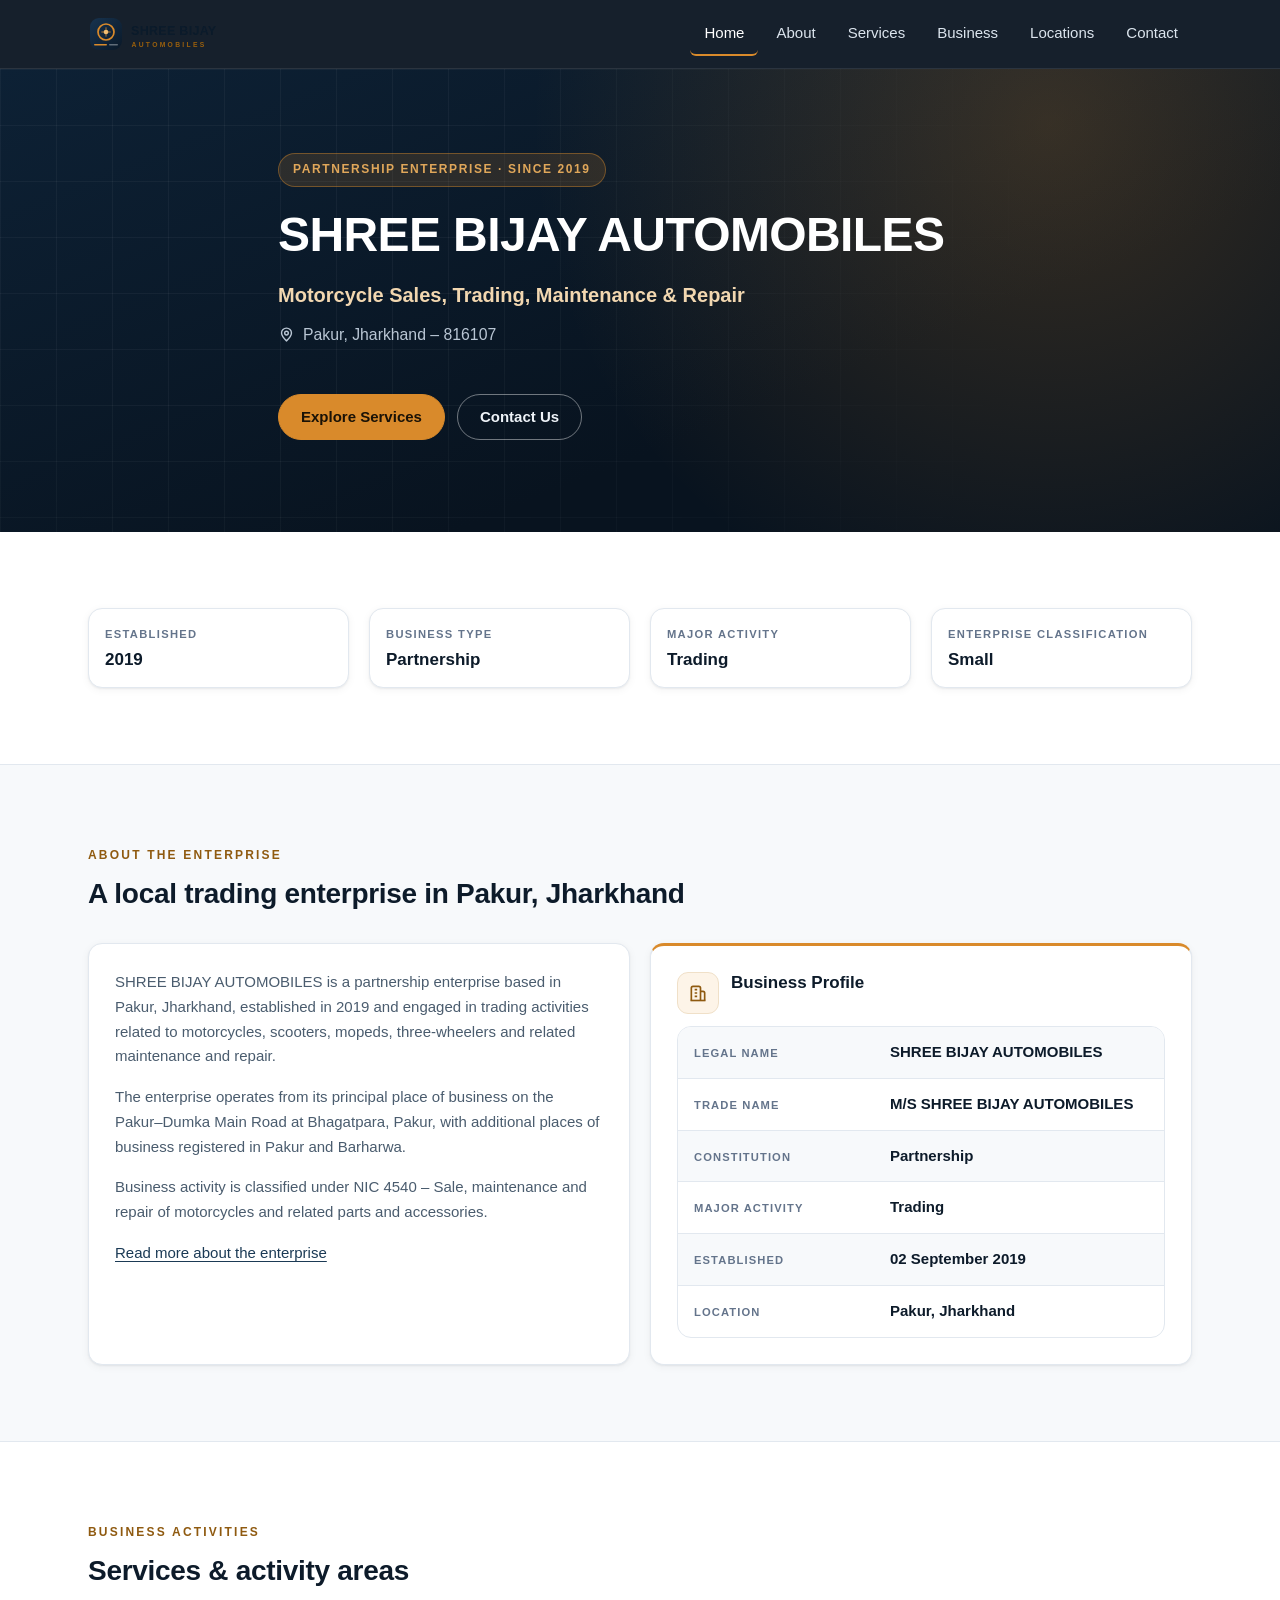
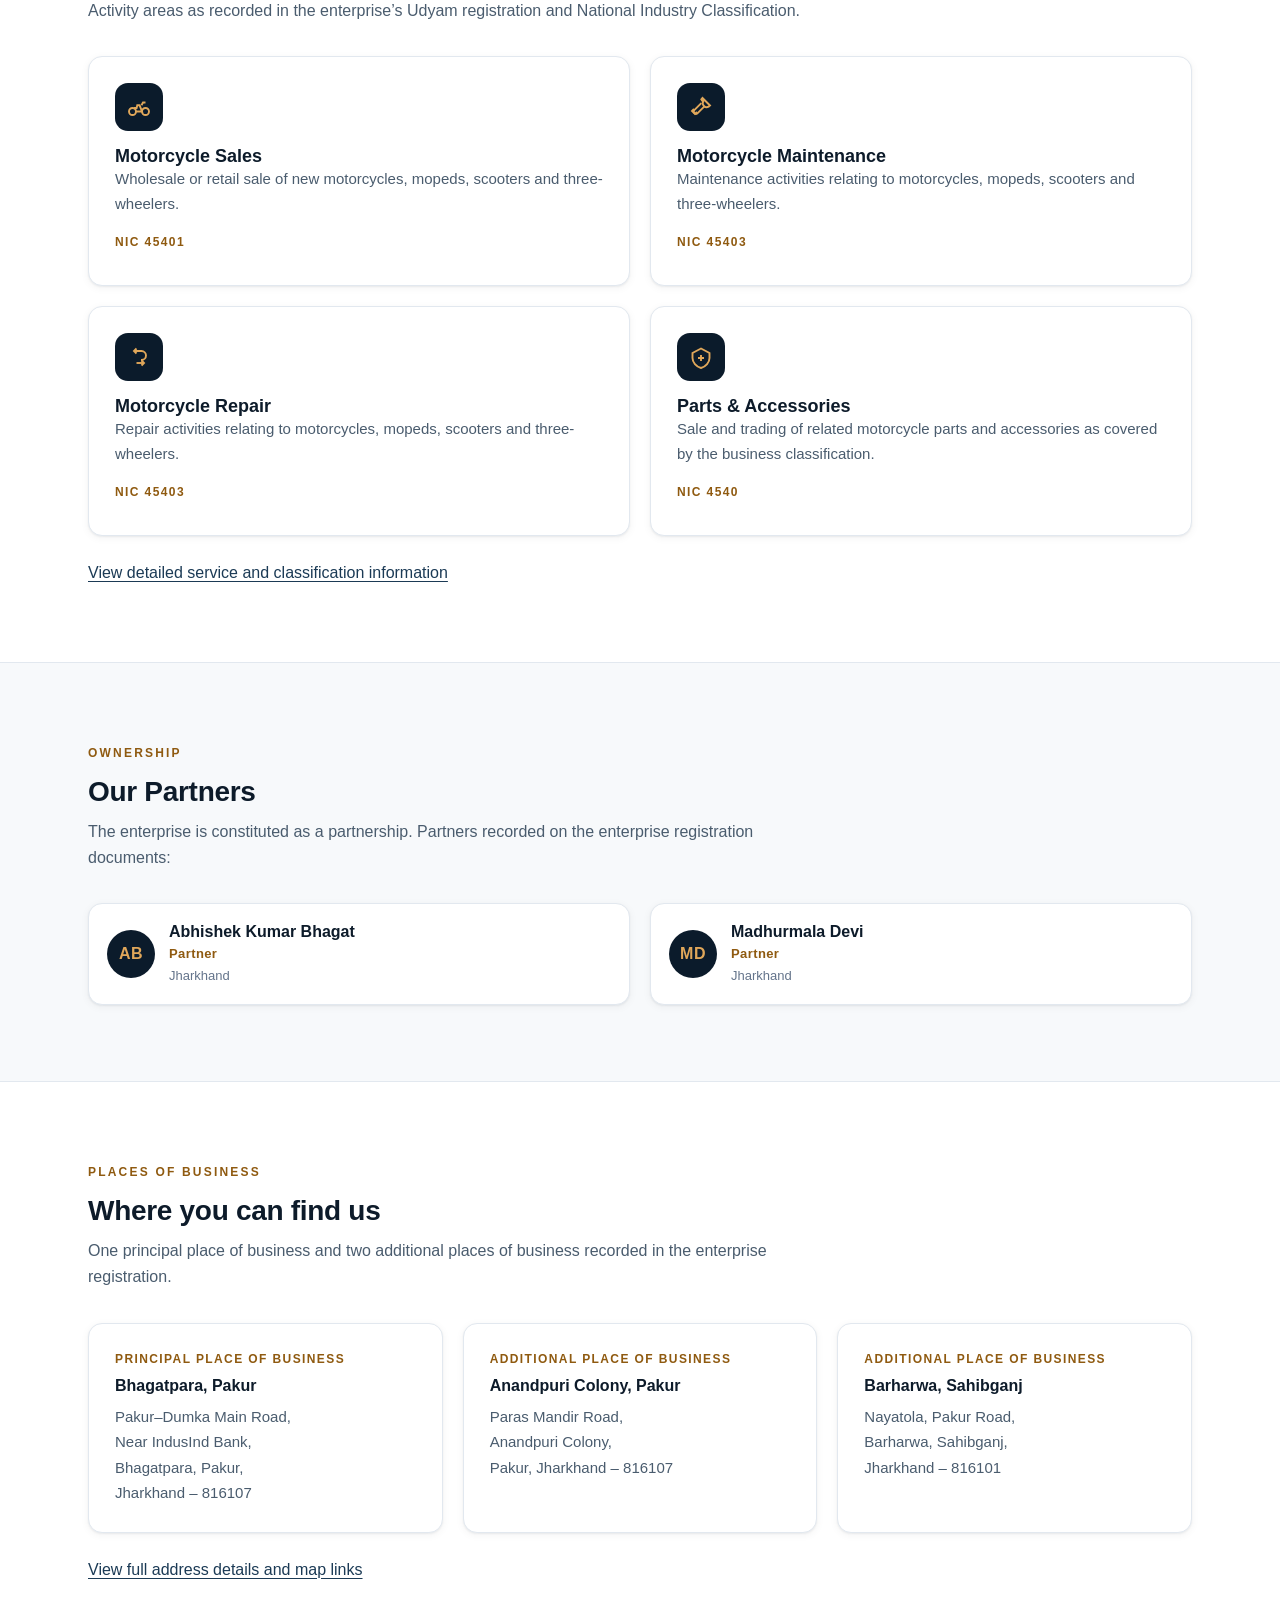
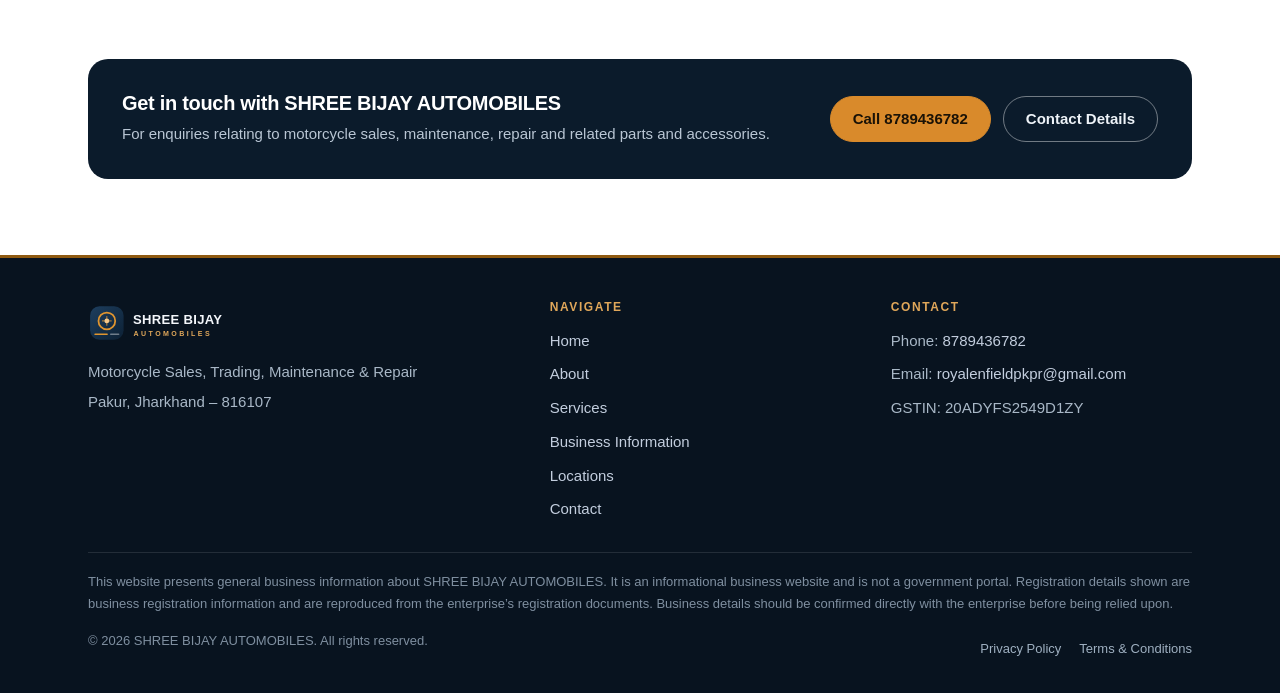
==== index.html @ 26d8395b "Add complete static website for SHREE BIJAY AUTOMOBILES Builds a lightweight, dependency-free static" ====
<!DOCTYPE html>
<html lang="en">
<head>
<meta charset="utf-8">
<meta name="viewport" content="width=device-width, initial-scale=1">
<title>SHREE BIJAY AUTOMOBILES | Motorcycle Sales, Service &amp; Trading | Pakur</title>
<meta name="description" content="SHREE BIJAY AUTOMOBILES is a partnership enterprise based in Pakur, Jharkhand, engaged in motorcycle trading, sales, maintenance and repair activities.">
<meta name="author" content="SHREE BIJAY AUTOMOBILES">
<meta name="theme-color" content="#08131f">
<link rel="canonical" href="index.html">
<link rel="icon" type="image/svg+xml" href="assets/favicon.svg">
<link rel="apple-touch-icon" href="assets/favicon.svg">
<link rel="stylesheet" href="css/style.css">
<script>document.documentElement.className += " js";</script>

<meta property="og:type" content="website">
<meta property="og:site_name" content="SHREE BIJAY AUTOMOBILES">
<meta property="og:title" content="SHREE BIJAY AUTOMOBILES | Motorcycle Sales, Service &amp; Trading | Pakur">
<meta property="og:description" content="A partnership enterprise based in Pakur, Jharkhand, engaged in motorcycle trading, sales, maintenance and repair activities.">
<meta property="og:image" content="assets/logo.svg">
<meta property="og:locale" content="en_IN">
<meta name="twitter:card" content="summary">
<meta name="twitter:title" content="SHREE BIJAY AUTOMOBILES | Pakur, Jharkhand">
<meta name="twitter:description" content="Motorcycle sales, trading, maintenance and repair. Principal place of business: Bhagatpara, Pakur, Jharkhand.">
</head>
<body>
<a class="skip-link" href="#main">Skip to main content</a>

<header class="site-header">
  <div class="container header-inner">
    <a class="brand" href="index.html" aria-label="SHREE BIJAY AUTOMOBILES — Home">
      <img class="brand__logo" src="assets/logo.svg" width="470" height="88" alt="SHREE BIJAY AUTOMOBILES logo">
    </a>
    <button class="nav-toggle" type="button" aria-expanded="false" aria-controls="site-nav">
      <span class="visually-hidden nav-toggle__label">Open menu</span>
      <span class="nav-toggle__bar" aria-hidden="true"></span>
      <span class="nav-toggle__bar" aria-hidden="true"></span>
      <span class="nav-toggle__bar" aria-hidden="true"></span>
    </button>
    <nav class="site-nav" id="site-nav" aria-label="Main navigation">
      <ul>
        <li><a href="index.html">Home</a></li>
        <li><a href="about.html">About</a></li>
        <li><a href="services.html">Services</a></li>
        <li><a href="business.html">Business</a></li>
        <li><a href="locations.html">Locations</a></li>
        <li><a href="contact.html">Contact</a></li>
      </ul>
    </nav>
  </div>
</header>

<main id="main">

  <!-- ================= HERO ================= -->
  <section class="hero">
    <div class="container hero__inner">
      <span class="hero__badge">Partnership Enterprise &middot; Since 2019</span>
      <h1>SHREE BIJAY AUTOMOBILES</h1>
      <p class="hero__tagline">Motorcycle Sales, Trading, Maintenance &amp; Repair</p>
      <p class="hero__location">
        <svg width="17" height="17" viewBox="0 0 24 24" fill="none" stroke="currentColor" stroke-width="2" aria-hidden="true"><path d="M12 21s-7-6.4-7-11a7 7 0 1 1 14 0c0 4.6-7 11-7 11Z"/><circle cx="12" cy="10" r="2.6"/></svg>
        Pakur, Jharkhand &ndash; 816107
      </p>
      <div class="btn-row hero__actions">
        <a class="btn btn--primary" href="services.html">Explore Services</a>
        <a class="btn btn--ghost" href="contact.html">Contact Us</a>
      </div>
    </div>
  </section>

  <!-- ================= QUICK FACTS ================= -->
  <section class="section" aria-labelledby="facts-title">
    <div class="container">
      <h2 class="visually-hidden" id="facts-title">Quick business facts</h2>
      <div class="grid grid--4">
        <div class="fact">
          <span class="fact__label">Established</span>
          <span class="fact__value">2019</span>
        </div>
        <div class="fact">
          <span class="fact__label">Business Type</span>
          <span class="fact__value">Partnership</span>
        </div>
        <div class="fact">
          <span class="fact__label">Major Activity</span>
          <span class="fact__value">Trading</span>
        </div>
        <div class="fact">
          <span class="fact__label">Enterprise Classification</span>
          <span class="fact__value">Small</span>
        </div>
      </div>
    </div>
  </section>

  <!-- ================= ABOUT ================= -->
  <section class="section section--alt" aria-labelledby="about-title">
    <div class="container">
      <div class="section__head">
        <span class="section__eyebrow">About the Enterprise</span>
        <h2 id="about-title">A local trading enterprise in Pakur, Jharkhand</h2>
      </div>

      <div class="grid grid--2">
        <div class="card">
          <p class="lead">SHREE BIJAY AUTOMOBILES is a partnership enterprise based in Pakur, Jharkhand, established in 2019 and engaged in trading activities related to motorcycles, scooters, mopeds, three-wheelers and related maintenance and repair.</p>
          <p>The enterprise operates from its principal place of business on the Pakur&ndash;Dumka Main Road at Bhagatpara, Pakur, with additional places of business registered in Pakur and Barharwa.</p>
          <p class="text-muted">Business activity is classified under NIC 4540 &ndash; Sale, maintenance and repair of motorcycles and related parts and accessories.</p>
          <p><a href="about.html">Read more about the enterprise</a></p>
        </div>

        <div class="card card--accent">
          <div class="card__title">
            <span class="card__icon" aria-hidden="true">
              <svg width="20" height="20" viewBox="0 0 24 24" fill="none" stroke="currentColor" stroke-width="2"><path d="M4 21V6a2 2 0 0 1 2-2h7a2 2 0 0 1 2 2v15"/><path d="M15 10h3a2 2 0 0 1 2 2v9"/><path d="M3 21h18"/><path d="M8 8h3M8 12h3M8 16h3"/></svg>
            </span>
            <h3>Business Profile</h3>
          </div>
          <dl class="data-list">
            <div><dt>Legal Name</dt><dd>SHREE BIJAY AUTOMOBILES</dd></div>
            <div><dt>Trade Name</dt><dd>M/S SHREE BIJAY AUTOMOBILES</dd></div>
            <div><dt>Constitution</dt><dd>Partnership</dd></div>
            <div><dt>Major Activity</dt><dd>Trading</dd></div>
            <div><dt>Established</dt><dd>02 September 2019</dd></div>
            <div><dt>Location</dt><dd>Pakur, Jharkhand</dd></div>
          </dl>
        </div>
      </div>
    </div>
  </section>

  <!-- ================= SERVICES ================= -->
  <section class="section" aria-labelledby="services-title">
    <div class="container">
      <div class="section__head">
        <span class="section__eyebrow">Business Activities</span>
        <h2 id="services-title">Services &amp; activity areas</h2>
        <p>Activity areas as recorded in the enterprise&rsquo;s Udyam registration and National Industry Classification.</p>
      </div>

      <div class="grid grid--2">
        <article class="card">
          <span class="icon-card__icon" aria-hidden="true">
            <svg width="24" height="24" viewBox="0 0 24 24" fill="none" stroke="currentColor" stroke-width="1.9"><circle cx="5.5" cy="16.5" r="3.5"/><circle cx="18.5" cy="16.5" r="3.5"/><path d="M9 16.5h6l-2.4-6.2h-2.3L9.6 13H7"/><path d="M14.5 10.3 16 7.5h2.5"/></svg>
          </span>
          <h3>Motorcycle Sales</h3>
          <p>Wholesale or retail sale of new motorcycles, mopeds, scooters and three-wheelers.</p>
          <span class="card__meta" style="margin-top:12px">NIC 45401</span>
        </article>

        <article class="card">
          <span class="icon-card__icon" aria-hidden="true">
            <svg width="24" height="24" viewBox="0 0 24 24" fill="none" stroke="currentColor" stroke-width="1.9"><path d="M14.2 6.3a4 4 0 0 0 5.4 5.4L21 10.5 13.5 3l-1.2 1.4a4 4 0 0 0 1.9 1.9Z"/><path d="m12.3 8.2-7 7a2.2 2.2 0 0 0 3.1 3.1l7-7"/><path d="m5 14-2 2 3 3 2-2"/></svg>
          </span>
          <h3>Motorcycle Maintenance</h3>
          <p>Maintenance activities relating to motorcycles, mopeds, scooters and three-wheelers.</p>
          <span class="card__meta" style="margin-top:12px">NIC 45403</span>
        </article>

        <article class="card">
          <span class="icon-card__icon" aria-hidden="true">
            <svg width="24" height="24" viewBox="0 0 24 24" fill="none" stroke="currentColor" stroke-width="1.9"><path d="M9.5 3.5 7 6l2.5 2.5"/><path d="M7 6h7.5a4.5 4.5 0 0 1 0 9H14"/><path d="M14.5 20.5 17 18l-2.5-2.5"/><path d="M17 18H9.5"/></svg>
          </span>
          <h3>Motorcycle Repair</h3>
          <p>Repair activities relating to motorcycles, mopeds, scooters and three-wheelers.</p>
          <span class="card__meta" style="margin-top:12px">NIC 45403</span>
        </article>

        <article class="card">
          <span class="icon-card__icon" aria-hidden="true">
            <svg width="24" height="24" viewBox="0 0 24 24" fill="none" stroke="currentColor" stroke-width="1.9"><path d="M12 3.5 3.5 8v5c0 4.4 3.6 8.5 8.5 10 4.9-1.5 8.5-5.6 8.5-10V8Z"/><path d="M9 13h6M12 10v6"/></svg>
          </span>
          <h3>Parts &amp; Accessories</h3>
          <p>Sale and trading of related motorcycle parts and accessories as covered by the business classification.</p>
          <span class="card__meta" style="margin-top:12px">NIC 4540</span>
        </article>
      </div>

      <p style="margin-top:24px"><a href="services.html">View detailed service and classification information</a></p>
    </div>
  </section>

  <!-- ================= PARTNERS ================= -->
  <section class="section section--alt" aria-labelledby="partners-title">
    <div class="container">
      <div class="section__head">
        <span class="section__eyebrow">Ownership</span>
        <h2 id="partners-title">Our Partners</h2>
        <p>The enterprise is constituted as a partnership. Partners recorded on the enterprise registration documents:</p>
      </div>

      <div class="grid grid--2">
        <div class="partner">
          <span class="partner__avatar" aria-hidden="true">AB</span>
          <span>
            <span class="partner__name">Abhishek Kumar Bhagat</span>
            <span class="partner__role">Partner</span>
            <span class="partner__state">Jharkhand</span>
          </span>
        </div>
        <div class="partner">
          <span class="partner__avatar" aria-hidden="true">MD</span>
          <span>
            <span class="partner__name">Madhurmala Devi</span>
            <span class="partner__role">Partner</span>
            <span class="partner__state">Jharkhand</span>
          </span>
        </div>
      </div>
    </div>
  </section>

  <!-- ================= LOCATIONS TEASER ================= -->
  <section class="section" aria-labelledby="places-title">
    <div class="container">
      <div class="section__head">
        <span class="section__eyebrow">Places of Business</span>
        <h2 id="places-title">Where you can find us</h2>
        <p>One principal place of business and two additional places of business recorded in the enterprise registration.</p>
      </div>

      <div class="grid grid--3">
        <div class="card">
          <span class="card__meta">Principal Place of Business</span>
          <h3 style="font-size:1rem">Bhagatpara, Pakur</h3>
          <p class="address" style="margin-top:8px">Pakur&ndash;Dumka Main Road,<br>Near IndusInd Bank,<br>Bhagatpara, Pakur,<br>Jharkhand &ndash; 816107</p>
        </div>
        <div class="card">
          <span class="card__meta">Additional Place of Business</span>
          <h3 style="font-size:1rem">Anandpuri Colony, Pakur</h3>
          <p class="address" style="margin-top:8px">Paras Mandir Road,<br>Anandpuri Colony,<br>Pakur, Jharkhand &ndash; 816107</p>
        </div>
        <div class="card">
          <span class="card__meta">Additional Place of Business</span>
          <h3 style="font-size:1rem">Barharwa, Sahibganj</h3>
          <p class="address" style="margin-top:8px">Nayatola, Pakur Road,<br>Barharwa, Sahibganj,<br>Jharkhand &ndash; 816101</p>
        </div>
      </div>

      <p style="margin-top:24px"><a href="locations.html">View full address details and map links</a></p>
    </div>
  </section>

  <!-- ================= CTA ================= -->
  <section class="section" aria-labelledby="cta-title" style="padding-top:0">
    <div class="container">
      <div class="cta-band">
        <div>
          <h2 id="cta-title">Get in touch with SHREE BIJAY AUTOMOBILES</h2>
          <p>For enquiries relating to motorcycle sales, maintenance, repair and related parts and accessories.</p>
        </div>
        <div class="btn-row">
          <a class="btn btn--primary" href="tel:8789436782">Call 8789436782</a>
          <a class="btn btn--ghost" href="contact.html">Contact Details</a>
        </div>
      </div>
    </div>
  </section>

</main>

<footer class="site-footer">
  <div class="container">
    <div class="footer-grid">
      <div class="footer-brand">
        <img class="footer-brand__logo" src="assets/logo-light.svg" width="470" height="88" alt="SHREE BIJAY AUTOMOBILES logo">
        <p>Motorcycle Sales, Trading, Maintenance &amp; Repair</p>
        <p>Pakur, Jharkhand &ndash; 816107</p>
      </div>

      <nav class="footer-nav" aria-label="Footer navigation">
        <h2>Navigate</h2>
        <ul>
          <li><a href="index.html">Home</a></li>
          <li><a href="about.html">About</a></li>
          <li><a href="services.html">Services</a></li>
          <li><a href="business.html">Business Information</a></li>
          <li><a href="locations.html">Locations</a></li>
          <li><a href="contact.html">Contact</a></li>
        </ul>
      </nav>

      <div>
        <h2>Contact</h2>
        <ul class="footer-contact">
          <li><span>Phone: </span><a href="tel:8789436782">8789436782</a></li>
          <li><span>Email: </span><a href="mailto:royalenfieldpkpr@gmail.com">royalenfieldpkpr@gmail.com</a></li>
          <li><span>GSTIN: </span>20ADYFS2549D1ZY</li>
        </ul>
      </div>
    </div>

    <p class="footer-disclaimer">
      This website presents general business information about SHREE BIJAY AUTOMOBILES. It is an informational business
      website and is not a government portal. Registration details shown are business registration information and are
      reproduced from the enterprise&rsquo;s registration documents. Business details should be confirmed directly with the
      enterprise before being relied upon.
    </p>

    <div class="footer-bottom">
      <p>&copy; 2026 SHREE BIJAY AUTOMOBILES. All rights reserved.</p>
      <div class="footer-legal">
        <a href="privacy.html">Privacy Policy</a>
        <a href="terms.html">Terms &amp; Conditions</a>
      </div>
    </div>
  </div>
</footer>

<button class="to-top" type="button" aria-label="Back to top">
  <svg width="18" height="18" viewBox="0 0 24 24" fill="none" stroke="currentColor" stroke-width="2.2" aria-hidden="true"><path d="m5 14 7-7 7 7"/></svg>
</button>

<script src="js/script.js" defer></script>
</body>
</html>
---- css/style.css ----
/* ==========================================================================
   SHREE BIJAY AUTOMOBILES — Global stylesheet
   Lightweight, dependency-free, mobile-first.
   ========================================================================== */

/* --------------------------------------------------------------------------
   1. Design tokens
   -------------------------------------------------------------------------- */
:root {
  --navy-900: #08131f;
  --navy-800: #0b1b2b;
  --navy-700: #12293f;
  --navy-600: #1b3a55;

  --steel-100: #f2f5f8;
  --steel-200: #e4e9ef;
  --steel-300: #cbd4de;
  --steel-400: #9ba8b6;
  --steel-500: #64748b;

  /* accent-600 is the text-safe amber (>=4.5:1 on white, alt and accent-100 surfaces);
     accent-500/400 are reserved for fills, borders and icons, never small text. */
  --accent-600: #8f5a10;
  --accent-500: #d98a2b;
  --accent-400: #e0a75a;
  --accent-100: #fdf4e8;

  --page: #ffffff;
  --surface: #ffffff;
  --surface-alt: #f7f9fb;
  --header-bg: rgba(8, 19, 31, 0.94);

  --ink-900: #0d1b2a;
  --ink-700: #33475b;
  --ink-600: #4a5c6e;
  --ink-500: #64748b;

  --line: #e2e8ef;
  --line-strong: #cbd4de;

  --font: "Segoe UI", Roboto, "Helvetica Neue", Arial, system-ui, -apple-system, sans-serif;
  --font-mono: "SFMono-Regular", Consolas, "Liberation Mono", Menlo, monospace;

  --radius-sm: 8px;
  --radius: 14px;
  --radius-lg: 20px;

  --shadow-sm: 0 1px 2px rgba(13, 27, 42, 0.06), 0 2px 8px rgba(13, 27, 42, 0.05);
  --shadow: 0 4px 14px rgba(13, 27, 42, 0.07);
  --shadow-lg: 0 16px 40px rgba(13, 27, 42, 0.12);

  --container: 1160px;
  --gutter: 20px;
  --header-h: 68px;
}

/* --------------------------------------------------------------------------
   2. Reset & base
   -------------------------------------------------------------------------- */
*,
*::before,
*::after {
  box-sizing: border-box;
}

html {
  -webkit-text-size-adjust: 100%;
  scroll-behavior: smooth;
}

@media (prefers-reduced-motion: reduce) {
  html {
    scroll-behavior: auto;
  }
  *,
  *::before,
  *::after {
    animation-duration: 0.001ms !important;
    transition-duration: 0.001ms !important;
  }
}

body {
  margin: 0;
  padding: 0;
  font-family: var(--font);
  font-size: 1rem;
  line-height: 1.65;
  color: var(--ink-700);
  background: var(--page);
  overflow-x: hidden;
  min-height: 100vh;
  display: flex;
  flex-direction: column;
}

main {
  flex: 1 0 auto;
}

img,
svg {
  max-width: 100%;
}

img {
  height: auto;
}

h1,
h2,
h3,
h4 {
  margin: 0;
  color: var(--ink-900);
  line-height: 1.25;
  font-weight: 700;
  overflow-wrap: anywhere;
}

h1 {
  font-size: 1.75rem;
  letter-spacing: -0.4px;
}

h2 {
  font-size: 1.5rem;
  letter-spacing: -0.3px;
}

h3 {
  font-size: 1.125rem;
}

h4 {
  font-size: 1rem;
}

p {
  margin: 0 0 1rem;
}

p:last-child {
  margin-bottom: 0;
}

a {
  color: var(--navy-600);
  text-underline-offset: 3px;
  word-break: break-word;
}

a:hover {
  color: var(--accent-600);
}

ul,
ol {
  margin: 0 0 1rem;
  padding-left: 1.25rem;
}

li + li {
  margin-top: 0.35rem;
}

strong {
  color: var(--ink-900);
  font-weight: 600;
}

hr {
  border: none;
  border-top: 1px solid var(--line);
  margin: 28px 0;
}

/* Visible keyboard focus everywhere */
:focus-visible {
  outline: 3px solid var(--accent-500);
  outline-offset: 2px;
  border-radius: 4px;
}

/* --------------------------------------------------------------------------
   3. Layout helpers
   -------------------------------------------------------------------------- */
.container {
  width: 100%;
  max-width: var(--container);
  margin: 0 auto;
  padding-inline: var(--gutter);
}

.section {
  padding-block: 56px;
}

.section--alt {
  background: var(--surface-alt);
  border-block: 1px solid var(--line);
}

.section__head {
  max-width: 720px;
  margin-bottom: 32px;
}

.section__eyebrow {
  display: inline-block;
  font-size: 0.75rem;
  font-weight: 700;
  letter-spacing: 2.2px;
  text-transform: uppercase;
  color: var(--accent-600);
  margin-bottom: 10px;
}

.section__head p {
  margin-top: 10px;
  color: var(--ink-600);
}

.lead {
  font-size: 1.0625rem;
  color: var(--ink-700);
}

.text-muted {
  color: var(--ink-500);
  font-size: 0.9375rem;
}

.grid {
  display: grid;
  gap: 20px;
}

.grid--2 {
  grid-template-columns: 1fr;
}

.grid--3 {
  grid-template-columns: 1fr;
}

.grid--4 {
  grid-template-columns: repeat(2, minmax(0, 1fr));
  gap: 14px;
}

/* --------------------------------------------------------------------------
   4. Accessibility utilities
   -------------------------------------------------------------------------- */
.skip-link {
  position: absolute;
  left: 12px;
  top: -80px;
  z-index: 1000;
  background: var(--accent-500);
  color: #10202f;
  font-weight: 700;
  padding: 10px 16px;
  border-radius: var(--radius-sm);
  text-decoration: none;
  transition: top 0.18s ease;
}

.skip-link:focus {
  top: 12px;
  color: #10202f;
}

.visually-hidden {
  position: absolute !important;
  width: 1px;
  height: 1px;
  padding: 0;
  margin: -1px;
  overflow: hidden;
  clip: rect(0, 0, 0, 0);
  white-space: nowrap;
  border: 0;
}

/* --------------------------------------------------------------------------
   5. Header / navigation
   -------------------------------------------------------------------------- */
.site-header {
  position: sticky;
  top: 0;
  z-index: 100;
  background: var(--header-bg);
  -webkit-backdrop-filter: saturate(160%) blur(8px);
  backdrop-filter: saturate(160%) blur(8px);
  border-bottom: 1px solid rgba(255, 255, 255, 0.09);
}

.header-inner {
  display: flex;
  align-items: center;
  justify-content: space-between;
  gap: 16px;
  min-height: var(--header-h);
}

.brand {
  display: inline-flex;
  align-items: center;
  gap: 10px;
  text-decoration: none;
  flex: 0 1 auto;
  min-width: 0;
  padding-block: 8px;
}

.brand__logo {
  display: block;
  height: 40px;
  width: auto;
}

.brand__fallback {
  color: #fff;
  font-weight: 700;
  letter-spacing: 0.4px;
  font-size: 1rem;
  line-height: 1.2;
}

/* Hamburger */
.nav-toggle {
  display: inline-flex;
  flex-direction: column;
  justify-content: center;
  gap: 5px;
  width: 46px;
  height: 42px;
  padding: 0 11px;
  background: rgba(255, 255, 255, 0.08);
  border: 1px solid rgba(255, 255, 255, 0.16);
  border-radius: var(--radius-sm);
  cursor: pointer;
  flex: 0 0 auto;
}

.nav-toggle__bar {
  display: block;
  height: 2px;
  width: 100%;
  background: #eef3f8;
  border-radius: 2px;
  transition: transform 0.22s ease, opacity 0.16s ease;
}

.nav-toggle[aria-expanded="true"] .nav-toggle__bar:nth-child(1) {
  transform: translateY(7px) rotate(45deg);
}

.nav-toggle[aria-expanded="true"] .nav-toggle__bar:nth-child(2) {
  opacity: 0;
}

.nav-toggle[aria-expanded="true"] .nav-toggle__bar:nth-child(3) {
  transform: translateY(-7px) rotate(-45deg);
}

/* Nav panel. Visible by default so navigation still works without JavaScript;
   the `js` class on <html> opts into the collapsible mobile behaviour. */
.site-nav {
  position: absolute;
  left: 0;
  right: 0;
  top: 100%;
  background: var(--navy-900);
  border-bottom: 1px solid rgba(255, 255, 255, 0.1);
  padding: 8px var(--gutter) 18px;
  display: block;
  max-height: calc(100vh - var(--header-h));
  overflow-y: auto;
}

html.js .site-nav {
  display: none;
}

html.js .site-nav.is-open {
  display: block;
}

html:not(.js) .nav-toggle {
  display: none;
}

.site-nav ul {
  list-style: none;
  margin: 0;
  padding: 0;
}

.site-nav li + li {
  margin-top: 2px;
  border-top: 1px solid rgba(255, 255, 255, 0.07);
}

.site-nav a {
  display: block;
  padding: 13px 4px;
  color: #dce5ee;
  text-decoration: none;
  font-weight: 500;
  font-size: 1rem;
  border-left: 3px solid transparent;
  padding-left: 12px;
}

.site-nav a:hover {
  color: #fff;
  background: rgba(255, 255, 255, 0.05);
}

.site-nav a[aria-current="page"] {
  color: #fff;
  border-left-color: var(--accent-500);
  background: rgba(217, 138, 43, 0.12);
}

/* --------------------------------------------------------------------------
   6. Buttons
   -------------------------------------------------------------------------- */
.btn {
  display: inline-flex;
  align-items: center;
  justify-content: center;
  gap: 8px;
  padding: 13px 22px;
  border-radius: 999px;
  font-family: inherit;
  font-size: 0.9375rem;
  font-weight: 600;
  line-height: 1.2;
  text-decoration: none;
  text-align: center;
  border: 1px solid transparent;
  cursor: pointer;
  transition: background-color 0.18s ease, color 0.18s ease, border-color 0.18s ease,
    transform 0.18s ease;
}

.btn:active {
  transform: translateY(1px);
}

.btn--primary {
  background: var(--accent-500);
  color: #1a1206;
  border-color: var(--accent-500);
}

.btn--primary:hover {
  background: var(--accent-400);
  border-color: var(--accent-400);
  color: #1a1206;
}

.btn--dark {
  background: var(--navy-800);
  color: #fff;
  border-color: var(--navy-800);
}

.btn--dark:hover {
  background: var(--navy-600);
  border-color: var(--navy-600);
  color: #fff;
}

.btn--ghost {
  background: transparent;
  color: #eef3f8;
  border-color: rgba(255, 255, 255, 0.42);
}

.btn--ghost:hover {
  background: rgba(255, 255, 255, 0.12);
  color: #fff;
  border-color: rgba(255, 255, 255, 0.7);
}

.btn--outline {
  background: transparent;
  color: var(--navy-700);
  border-color: var(--line-strong);
}

.btn--outline:hover {
  background: var(--navy-700);
  border-color: var(--navy-700);
  color: #fff;
}

.btn--block {
  width: 100%;
}

.btn-row {
  display: flex;
  flex-wrap: wrap;
  gap: 12px;
}

/* --------------------------------------------------------------------------
   7. Hero
   -------------------------------------------------------------------------- */
.hero {
  position: relative;
  background:
    radial-gradient(circle at 82% 12%, rgba(217, 138, 43, 0.22), transparent 46%),
    linear-gradient(158deg, #0d2135 0%, #08131f 66%);
  color: #e9eef4;
  padding-block: 58px 62px;
  overflow: hidden;
}

.hero::after {
  content: "";
  position: absolute;
  inset: 0;
  background-image: linear-gradient(rgba(255, 255, 255, 0.045) 1px, transparent 1px),
    linear-gradient(90deg, rgba(255, 255, 255, 0.045) 1px, transparent 1px);
  background-size: 56px 56px;
  pointer-events: none;
  -webkit-mask-image: radial-gradient(circle at 20% 30%, #000 20%, transparent 78%);
  mask-image: radial-gradient(circle at 20% 30%, #000 20%, transparent 78%);
}

.hero__inner {
  position: relative;
  z-index: 1;
  max-width: 780px;
}

.hero__badge {
  display: inline-flex;
  align-items: center;
  gap: 8px;
  background: rgba(217, 138, 43, 0.16);
  border: 1px solid rgba(217, 138, 43, 0.42);
  color: var(--accent-400);
  font-size: 0.75rem;
  font-weight: 700;
  letter-spacing: 1.6px;
  text-transform: uppercase;
  padding: 6px 14px;
  border-radius: 999px;
  margin-bottom: 18px;
}

.hero h1 {
  color: #fff;
  font-size: 2rem;
  letter-spacing: -0.6px;
  margin-bottom: 14px;
}

.hero__tagline {
  font-size: 1.125rem;
  font-weight: 600;
  color: #f2d7b0;
  margin-bottom: 10px;
}

.hero__location {
  display: inline-flex;
  align-items: center;
  gap: 8px;
  color: #b9c6d4;
  font-size: 0.9875rem;
  margin-bottom: 20px;
}

.hero__location svg {
  flex: 0 0 auto;
}

.hero__actions {
  margin-top: 26px;
}

/* --------------------------------------------------------------------------
   8. Cards & surfaces
   -------------------------------------------------------------------------- */
.card {
  background: var(--surface);
  border: 1px solid var(--line);
  border-radius: var(--radius);
  padding: 22px;
  box-shadow: var(--shadow-sm);
  min-width: 0;
}

.card--flush {
  padding: 0;
  overflow: hidden;
}

.card--accent {
  border-top: 3px solid var(--accent-500);
}

.card__title {
  display: flex;
  align-items: flex-start;
  gap: 12px;
  margin-bottom: 12px;
}

.card__title h3,
.card__title h2 {
  font-size: 1.0625rem;
  margin: 0;
}

.card__icon {
  flex: 0 0 auto;
  width: 42px;
  height: 42px;
  display: grid;
  place-items: center;
  border-radius: 11px;
  background: var(--accent-100);
  color: var(--accent-600);
  border: 1px solid #f0e0c8;
}

.card p {
  color: var(--ink-600);
  font-size: 0.9375rem;
}

.card__meta {
  display: block;
  font-size: 0.75rem;
  font-weight: 700;
  letter-spacing: 1.4px;
  text-transform: uppercase;
  color: var(--accent-600);
  margin-bottom: 6px;
}

/* Icon-only cards (services grid) */
.icon-card__icon {
  width: 48px;
  height: 48px;
  display: grid;
  place-items: center;
  border-radius: 13px;
  background: var(--navy-800);
  color: var(--accent-400);
  margin-bottom: 14px;
}

/* Fact cards */
.fact {
  background: var(--surface);
  border: 1px solid var(--line);
  border-radius: var(--radius);
  padding: 16px;
  box-shadow: var(--shadow-sm);
}

.fact__label {
  display: block;
  font-size: 0.7rem;
  font-weight: 700;
  letter-spacing: 1.3px;
  text-transform: uppercase;
  color: var(--ink-500);
  margin-bottom: 6px;
}

.fact__value {
  display: block;
  font-size: 1.0625rem;
  font-weight: 700;
  color: var(--ink-900);
  line-height: 1.3;
}

/* --------------------------------------------------------------------------
   9. Definition lists (business data)
   -------------------------------------------------------------------------- */
.data-list {
  margin: 0;
  border: 1px solid var(--line);
  border-radius: var(--radius);
  background: var(--surface);
  overflow: hidden;
}

.data-list > div {
  display: grid;
  grid-template-columns: 1fr;
  gap: 2px;
  padding: 13px 16px;
  border-bottom: 1px solid var(--line);
}

.data-list > div:last-child {
  border-bottom: none;
}

.data-list > div:nth-child(odd) {
  background: var(--surface-alt);
}

.data-list dt {
  font-size: 0.7rem;
  font-weight: 700;
  letter-spacing: 1.1px;
  text-transform: uppercase;
  color: var(--ink-500);
  margin: 0;
}

.data-list dd {
  margin: 0;
  font-size: 0.9375rem;
  font-weight: 600;
  color: var(--ink-900);
  overflow-wrap: anywhere;
}

.data-list dd .mono {
  font-family: var(--font-mono);
  font-size: 0.875rem;
  letter-spacing: 0.2px;
}

/* --------------------------------------------------------------------------
   10. NIC classification blocks
   -------------------------------------------------------------------------- */
.nic-grid {
  display: grid;
  gap: 14px;
}

.nic {
  background: var(--surface);
  border: 1px solid var(--line);
  border-left: 4px solid var(--navy-700);
  border-radius: var(--radius-sm);
  padding: 16px;
  box-shadow: var(--shadow-sm);
}

.nic__code {
  display: inline-block;
  font-family: var(--font-mono);
  font-size: 1.0625rem;
  font-weight: 700;
  color: var(--navy-700);
  background: var(--steel-100);
  border: 1px solid var(--line);
  border-radius: var(--radius-sm);
  padding: 2px 10px;
  margin-bottom: 8px;
}

.nic__level {
  display: block;
  font-size: 0.7rem;
  font-weight: 700;
  letter-spacing: 1.2px;
  text-transform: uppercase;
  color: var(--accent-600);
  margin-bottom: 10px;
}

.nic p {
  margin: 0;
  font-size: 0.9375rem;
  color: var(--ink-700);
}

.nic--activity {
  border-left-color: var(--accent-500);
  background: var(--accent-100);
}

/* --------------------------------------------------------------------------
   11. Tags
   -------------------------------------------------------------------------- */
.tags {
  display: flex;
  flex-wrap: wrap;
  gap: 8px;
  list-style: none;
  margin: 0;
  padding: 0;
}

.tags li {
  margin: 0;
}

.tag {
  display: inline-block;
  background: var(--steel-100);
  border: 1px solid var(--line-strong);
  color: var(--navy-700);
  font-size: 0.8125rem;
  font-weight: 600;
  padding: 6px 13px;
  border-radius: 999px;
}

.tag--accent {
  background: var(--accent-100);
  border-color: #eccfa4;
  color: var(--accent-600);
}

/* --------------------------------------------------------------------------
   12. Address blocks
   -------------------------------------------------------------------------- */
.address {
  font-style: normal;
  font-size: 0.9375rem;
  line-height: 1.7;
  color: var(--ink-700);
}

.address strong {
  display: block;
  color: var(--ink-900);
  margin-bottom: 4px;
}

/* --------------------------------------------------------------------------
   13. Contact rows
   -------------------------------------------------------------------------- */
.contact-list {
  list-style: none;
  margin: 0;
  padding: 0;
  display: grid;
  gap: 12px;
}

.contact-list li {
  margin: 0;
}

.contact-item {
  display: flex;
  align-items: center;
  gap: 14px;
  padding: 13px 14px;
  border: 1px solid var(--line);
  border-radius: var(--radius);
  background: var(--surface);
  text-decoration: none;
  color: var(--ink-900);
  transition: border-color 0.18s ease, background-color 0.18s ease;
  min-width: 0;
}

.contact-item:hover {
  border-color: var(--accent-500);
  background: var(--accent-100);
  color: var(--ink-900);
}

.contact-item__icon {
  flex: 0 0 auto;
  width: 40px;
  height: 40px;
  display: grid;
  place-items: center;
  border-radius: 50%;
  background: var(--navy-800);
  color: var(--accent-400);
}

.contact-item__body {
  min-width: 0;
}

.contact-item__label {
  display: block;
  font-size: 0.7rem;
  font-weight: 700;
  letter-spacing: 1.2px;
  text-transform: uppercase;
  color: var(--ink-500);
}

.contact-item__value {
  display: block;
  font-size: 1rem;
  font-weight: 600;
  overflow-wrap: anywhere;
}

/* --------------------------------------------------------------------------
   14. Partners
   -------------------------------------------------------------------------- */
.partner {
  display: flex;
  align-items: center;
  gap: 14px;
  background: var(--surface);
  border: 1px solid var(--line);
  border-radius: var(--radius);
  padding: 18px;
  box-shadow: var(--shadow-sm);
}

.partner__avatar {
  flex: 0 0 auto;
  width: 48px;
  height: 48px;
  display: grid;
  place-items: center;
  border-radius: 50%;
  background: var(--navy-800);
  color: var(--accent-400);
  font-weight: 700;
  font-size: 1rem;
  letter-spacing: 0.5px;
}

.partner__name {
  display: block;
  font-size: 1rem;
  font-weight: 700;
  color: var(--ink-900);
  line-height: 1.3;
}

.partner__role {
  display: block;
  font-size: 0.8125rem;
  font-weight: 600;
  color: var(--accent-600);
  letter-spacing: 0.4px;
}

.partner__state {
  display: block;
  font-size: 0.8125rem;
  color: var(--ink-500);
}

/* --------------------------------------------------------------------------
   15. Notice / callout
   -------------------------------------------------------------------------- */
.notice {
  display: flex;
  gap: 12px;
  align-items: flex-start;
  background: var(--steel-100);
  border: 1px solid var(--line-strong);
  border-left: 4px solid var(--accent-500);
  border-radius: var(--radius-sm);
  padding: 14px 16px;
  font-size: 0.875rem;
  color: var(--ink-700);
}

.notice svg {
  flex: 0 0 auto;
  margin-top: 2px;
  color: var(--accent-600);
}

.notice p {
  margin: 0;
}

/* --------------------------------------------------------------------------
   16. Page header (inner pages)
   -------------------------------------------------------------------------- */
.page-head {
  background:
    radial-gradient(circle at 88% 0%, rgba(217, 138, 43, 0.18), transparent 52%),
    linear-gradient(158deg, #0d2135 0%, #08131f 78%);
  color: #e9eef4;
  padding-block: 40px 44px;
}

.page-head h1 {
  color: #fff;
  font-size: 1.625rem;
  margin-bottom: 10px;
}

.page-head p {
  color: #b9c6d4;
  max-width: 720px;
  margin: 0;
}

.breadcrumb {
  list-style: none;
  display: flex;
  flex-wrap: wrap;
  gap: 8px;
  margin: 0 0 14px;
  padding: 0;
  font-size: 0.8125rem;
  color: #93a3b4;
}

.breadcrumb li {
  margin: 0;
}

.breadcrumb li + li::before {
  content: "/";
  margin-right: 8px;
  color: #5a6a7a;
}

.breadcrumb a {
  color: #c3cede;
  text-decoration: none;
}

.breadcrumb a:hover {
  color: #fff;
  text-decoration: underline;
}

/* --------------------------------------------------------------------------
   17. CTA band
   -------------------------------------------------------------------------- */
.cta-band {
  background: var(--navy-800);
  color: #e9eef4;
  border-radius: var(--radius-lg);
  padding: 28px 24px;
  display: grid;
  gap: 20px;
  align-items: center;
}

.cta-band h2 {
  color: #fff;
  font-size: 1.25rem;
  margin-bottom: 6px;
}

.cta-band p {
  color: #b9c6d4;
  margin: 0;
  font-size: 0.9375rem;
}

/* --------------------------------------------------------------------------
   18. Legal / prose
   -------------------------------------------------------------------------- */
.prose {
  background: var(--surface);
  border: 1px solid var(--line);
  border-radius: var(--radius);
  padding: 24px;
  box-shadow: var(--shadow-sm);
  max-width: 900px;
}

.prose h2 {
  font-size: 1.125rem;
  margin: 28px 0 10px;
  padding-top: 20px;
  border-top: 1px solid var(--line);
}

.prose h2:first-child {
  margin-top: 0;
  padding-top: 0;
  border-top: none;
}

.prose p,
.prose li {
  color: var(--ink-600);
  font-size: 0.9375rem;
}

.prose ul {
  padding-left: 1.1rem;
}

.prose__updated {
  font-size: 0.8125rem;
  color: var(--ink-500);
  font-weight: 600;
  letter-spacing: 0.3px;
}

/* --------------------------------------------------------------------------
   19. Footer
   -------------------------------------------------------------------------- */
.site-footer {
  background: var(--navy-900);
  color: #a9b8c7;
  padding-block: 42px 26px;
  margin-top: auto;
  font-size: 0.9375rem;
  border-top: 3px solid var(--accent-600);
}

.footer-grid {
  display: grid;
  gap: 28px;
  grid-template-columns: 1fr;
}

.footer-brand__logo {
  display: block;
  height: 46px;
  width: auto;
  margin-bottom: 14px;
}

.footer-brand p {
  margin: 0 0 6px;
  color: #a9b8c7;
  font-size: 0.9375rem;
}

.site-footer h2 {
  font-size: 0.75rem;
  font-weight: 700;
  letter-spacing: 1.6px;
  text-transform: uppercase;
  color: var(--accent-400);
  margin-bottom: 14px;
}

.footer-nav ul,
.footer-contact {
  list-style: none;
  margin: 0;
  padding: 0;
  display: grid;
  gap: 9px;
}

.footer-nav li,
.footer-contact li {
  margin: 0;
}

.site-footer a {
  color: #c3cede;
  text-decoration: none;
}

.site-footer a:hover {
  color: #fff;
  text-decoration: underline;
}

.site-footer .footer-contact span {
  color: #a9b8c7;
}

.footer-disclaimer {
  font-size: 0.8125rem;
  color: #7f8fa0;
  border-top: 1px solid rgba(255, 255, 255, 0.11);
  margin-top: 30px;
  padding-top: 18px;
  line-height: 1.65;
}

.footer-bottom {
  display: flex;
  flex-direction: column;
  gap: 10px;
  margin-top: 16px;
  font-size: 0.8125rem;
  color: #7f8fa0;
}

.footer-bottom a {
  color: #9fb0c1;
}

.footer-legal {
  display: flex;
  flex-wrap: wrap;
  gap: 8px 18px;
}

/* --------------------------------------------------------------------------
   20. Back-to-top
   -------------------------------------------------------------------------- */
.to-top {
  position: fixed;
  right: 16px;
  bottom: 16px;
  z-index: 90;
  width: 44px;
  height: 44px;
  display: grid;
  place-items: center;
  border-radius: 50%;
  border: 1px solid var(--line-strong);
  background: var(--surface);
  color: var(--navy-700);
  box-shadow: var(--shadow);
  cursor: pointer;
  opacity: 0;
  visibility: hidden;
  transform: translateY(8px);
  transition: opacity 0.2s ease, transform 0.2s ease, visibility 0.2s;
}

.to-top.is-visible {
  opacity: 1;
  visibility: visible;
  transform: translateY(0);
}

/* --------------------------------------------------------------------------
   21. Responsive breakpoints
   -------------------------------------------------------------------------- */
@media (max-width: 359px) {
  :root {
    --gutter: 14px;
  }

  h1 {
    font-size: 1.5rem;
  }

  .hero h1 {
    font-size: 1.6rem;
  }

  .brand__logo {
    height: 34px;
  }

  .btn {
    padding: 12px 16px;
    font-size: 0.875rem;
  }
}

@media (min-width: 600px) {
  .grid--2 {
    grid-template-columns: repeat(2, minmax(0, 1fr));
  }

  .grid--3 {
    grid-template-columns: repeat(2, minmax(0, 1fr));
  }

  .grid--4 {
    grid-template-columns: repeat(4, minmax(0, 1fr));
    gap: 16px;
  }

  .nic-grid {
    grid-template-columns: repeat(2, minmax(0, 1fr));
  }

  .data-list > div {
    grid-template-columns: minmax(180px, 34%) 1fr;
    gap: 16px;
    align-items: baseline;
  }

  .cta-band {
    grid-template-columns: 1fr auto;
    padding: 32px 34px;
  }

  .footer-bottom {
    flex-direction: row;
    justify-content: space-between;
    align-items: center;
  }
}

@media (min-width: 900px) {
  h1 {
    font-size: 2rem;
  }

  h2 {
    font-size: 1.75rem;
  }

  .section {
    padding-block: 76px;
  }

  .hero {
    padding-block: 84px 92px;
  }

  .hero h1 {
    font-size: 2.75rem;
  }

  .hero__tagline {
    font-size: 1.25rem;
  }

  .page-head {
    padding-block: 56px 60px;
  }

  .page-head h1 {
    font-size: 2.125rem;
  }

  .grid--3 {
    grid-template-columns: repeat(3, minmax(0, 1fr));
  }

  .card {
    padding: 26px;
  }

  .prose {
    padding: 34px;
  }

  .footer-grid {
    grid-template-columns: 1.4fr 1fr 1fr;
    gap: 40px;
  }

  .to-top {
    right: 24px;
    bottom: 24px;
  }
}

/* Desktop navigation: always visible, no toggle */
@media (min-width: 860px) {
  .nav-toggle {
    display: none !important;
  }

  .site-nav,
  html.js .site-nav {
    position: static;
    display: block;
    background: transparent;
    border: none;
    padding: 0;
    max-height: none;
    overflow: visible;
    flex: 1 1 auto;
  }

  .site-nav ul {
    display: flex;
    align-items: center;
    justify-content: flex-end;
    gap: 4px;
    flex-wrap: wrap;
  }

  .site-nav li + li {
    margin-top: 0;
    border-top: none;
  }

  .site-nav a {
    padding: 9px 14px;
    font-size: 0.9375rem;
    border-left: none;
    border-bottom: 2px solid transparent;
    padding-left: 14px;
    border-radius: 6px;
    white-space: nowrap;
  }

  .site-nav a[aria-current="page"] {
    border-left-color: transparent;
    border-bottom-color: var(--accent-500);
    background: transparent;
    color: #fff;
  }

  .brand__logo {
    height: 44px;
  }
}

@media (min-width: 1024px) {
  :root {
    --gutter: 28px;
  }

  .hero h1 {
    font-size: 3rem;
  }

  .grid--4 {
    gap: 20px;
  }
}

/* --------------------------------------------------------------------------
   22. Print
   -------------------------------------------------------------------------- */
@media print {
  .site-header,
  .site-footer,
  .to-top,
  .btn-row,
  .nav-toggle {
    display: none !important;
  }

  body {
    color: #000;
  }

  .hero,
  .page-head {
    background: none;
    color: #000;
  }

  .hero h1,
  .page-head h1 {
    color: #000;
  }
}
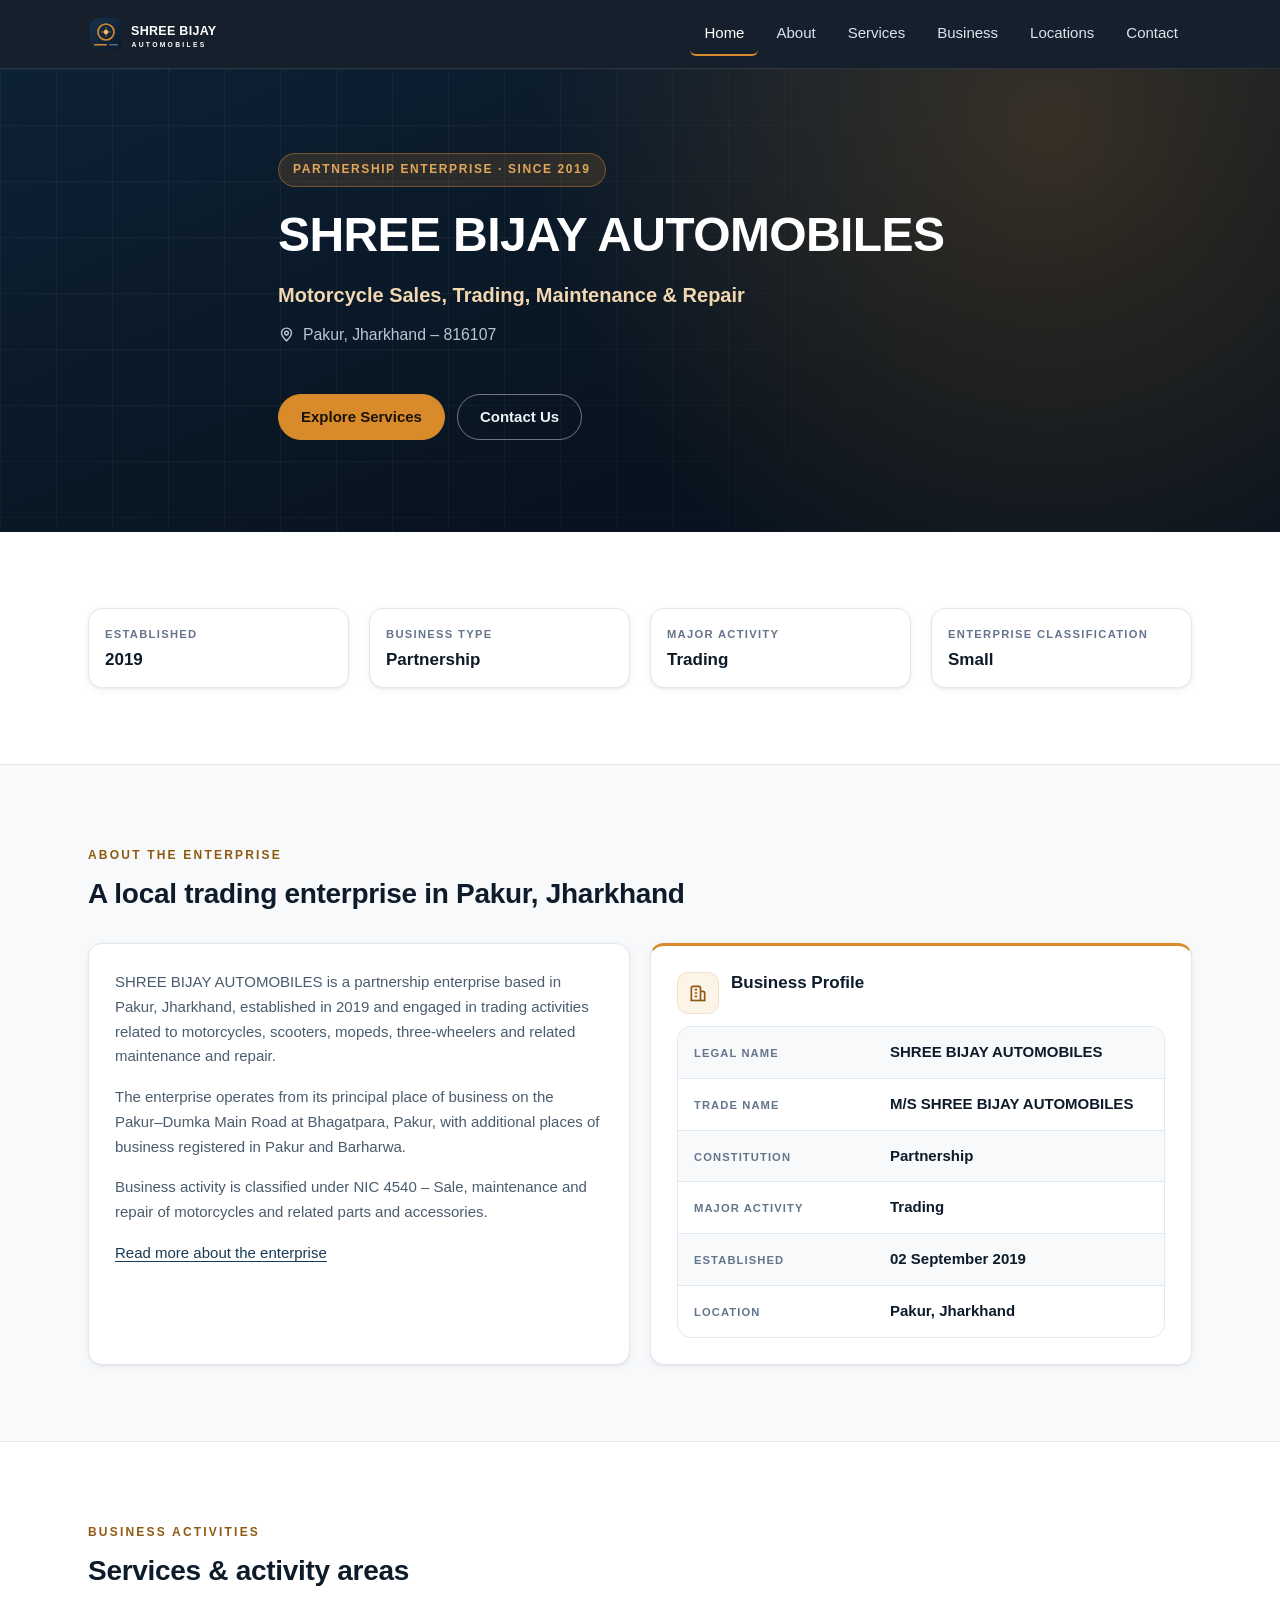
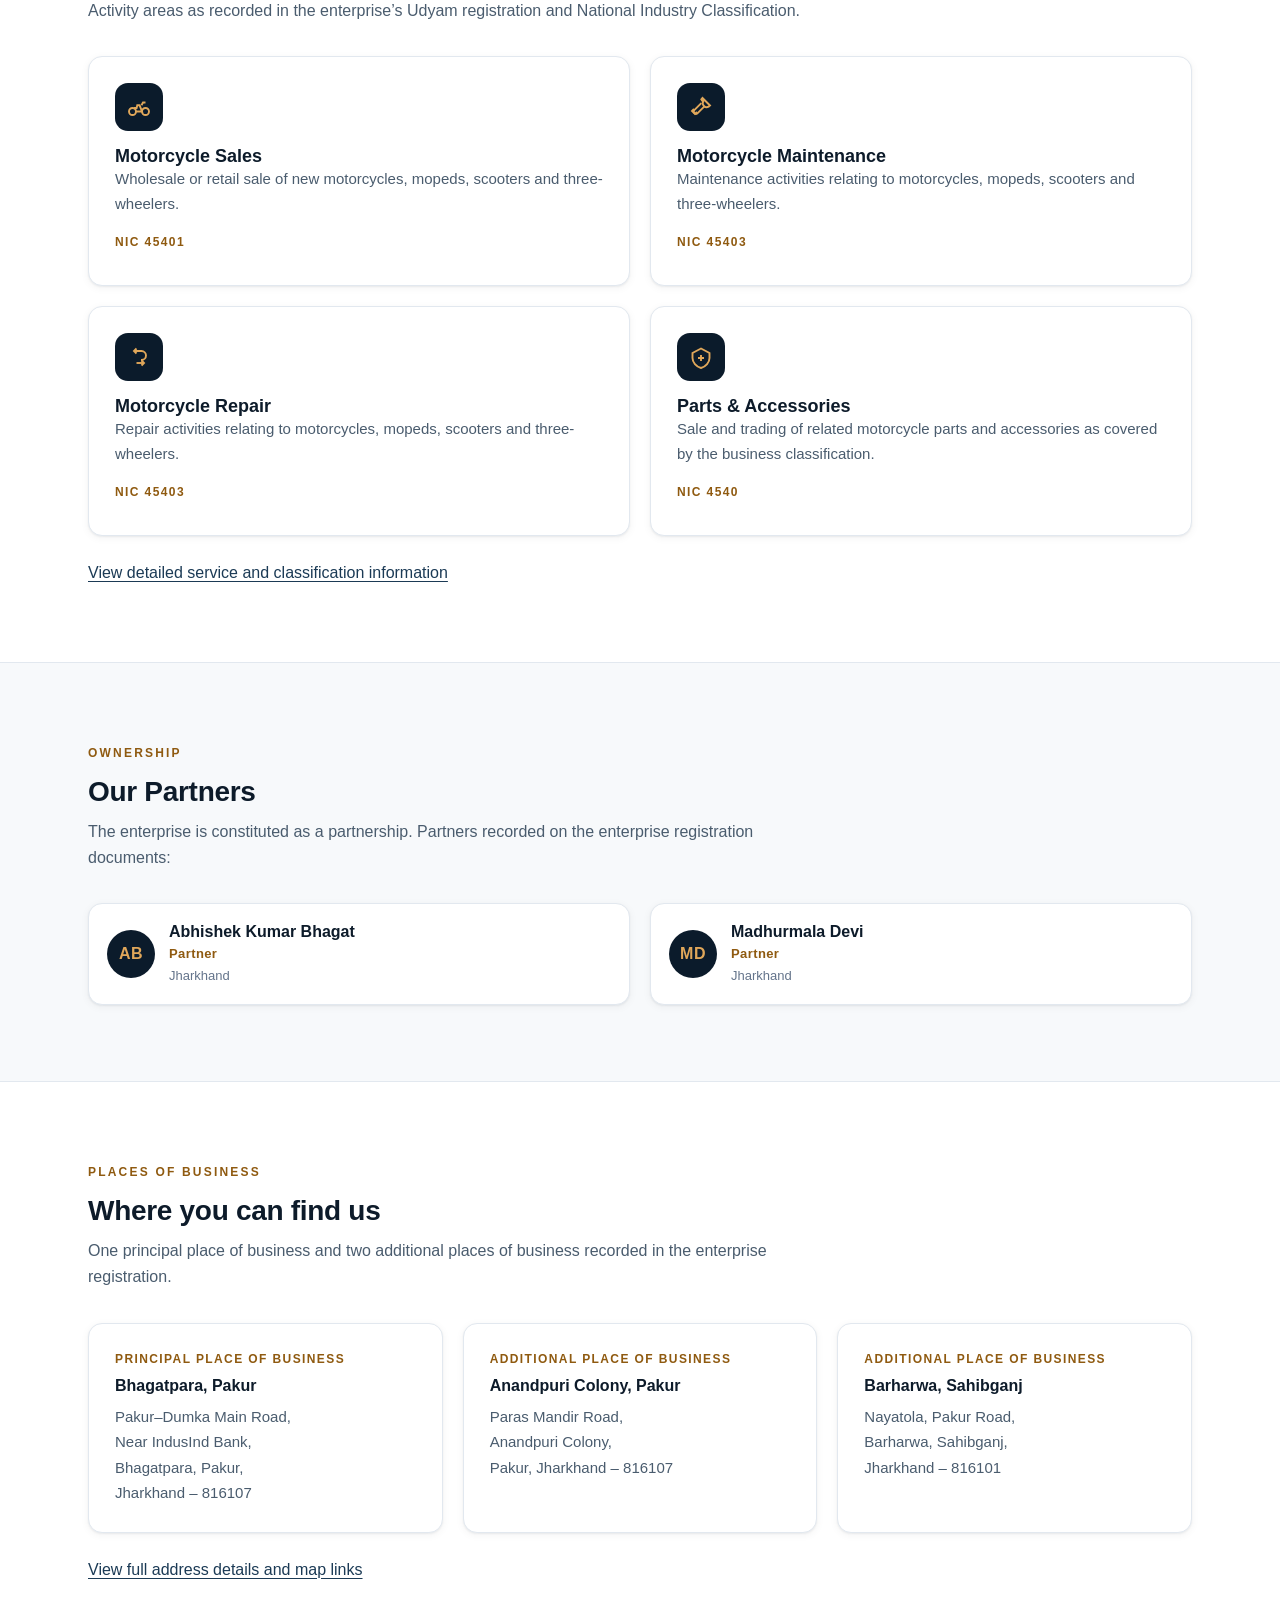
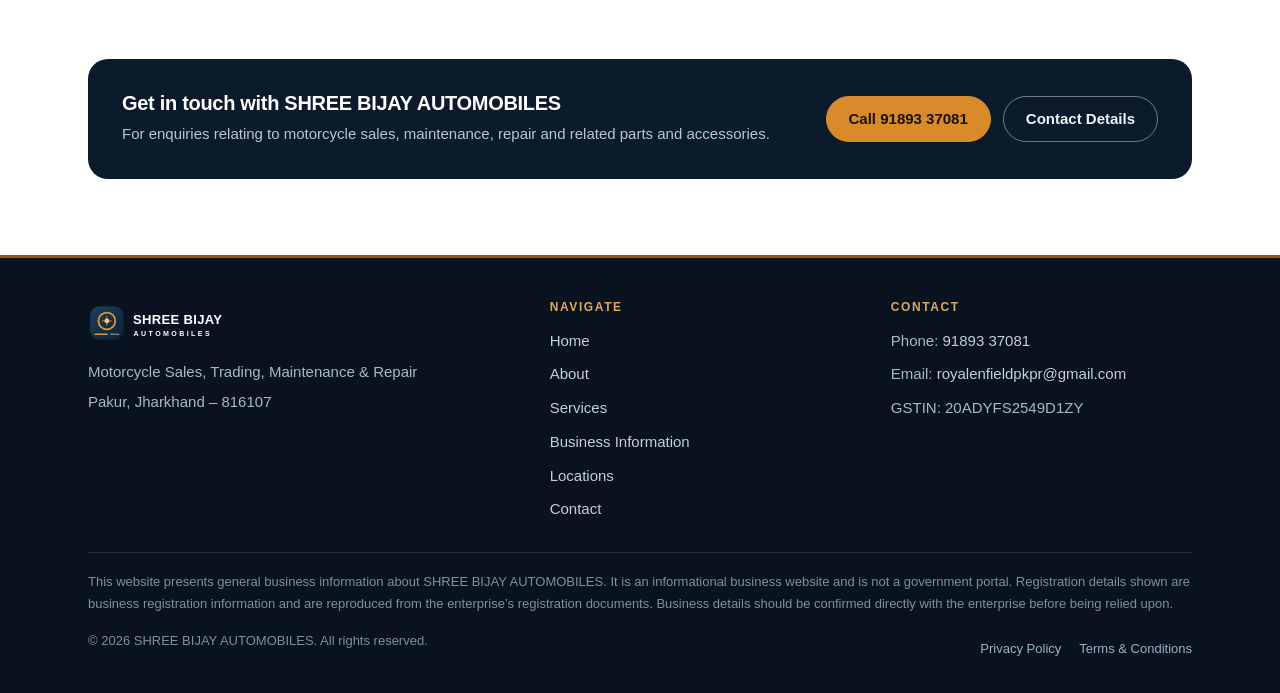
==== commit 554ebe9c: "Update company phone number Replace the company phone number across all pages.  - Old: 8789436782 - " ====
--- a/index.html
+++ b/index.html
@@ -251,7 +251,7 @@
           <p>For enquiries relating to motorcycle sales, maintenance, repair and related parts and accessories.</p>
         </div>
         <div class="btn-row">
-          <a class="btn btn--primary" href="tel:8789436782">Call 8789436782</a>
+          <a class="btn btn--primary" href="tel:9189337081">Call 91893 37081</a>
           <a class="btn btn--ghost" href="contact.html">Contact Details</a>
         </div>
       </div>
@@ -284,7 +284,7 @@
       <div>
         <h2>Contact</h2>
         <ul class="footer-contact">
-          <li><span>Phone: </span><a href="tel:8789436782">8789436782</a></li>
+          <li><span>Phone: </span><a href="tel:9189337081">91893 37081</a></li>
           <li><span>Email: </span><a href="mailto:royalenfieldpkpr@gmail.com">royalenfieldpkpr@gmail.com</a></li>
           <li><span>GSTIN: </span>20ADYFS2549D1ZY</li>
         </ul>
